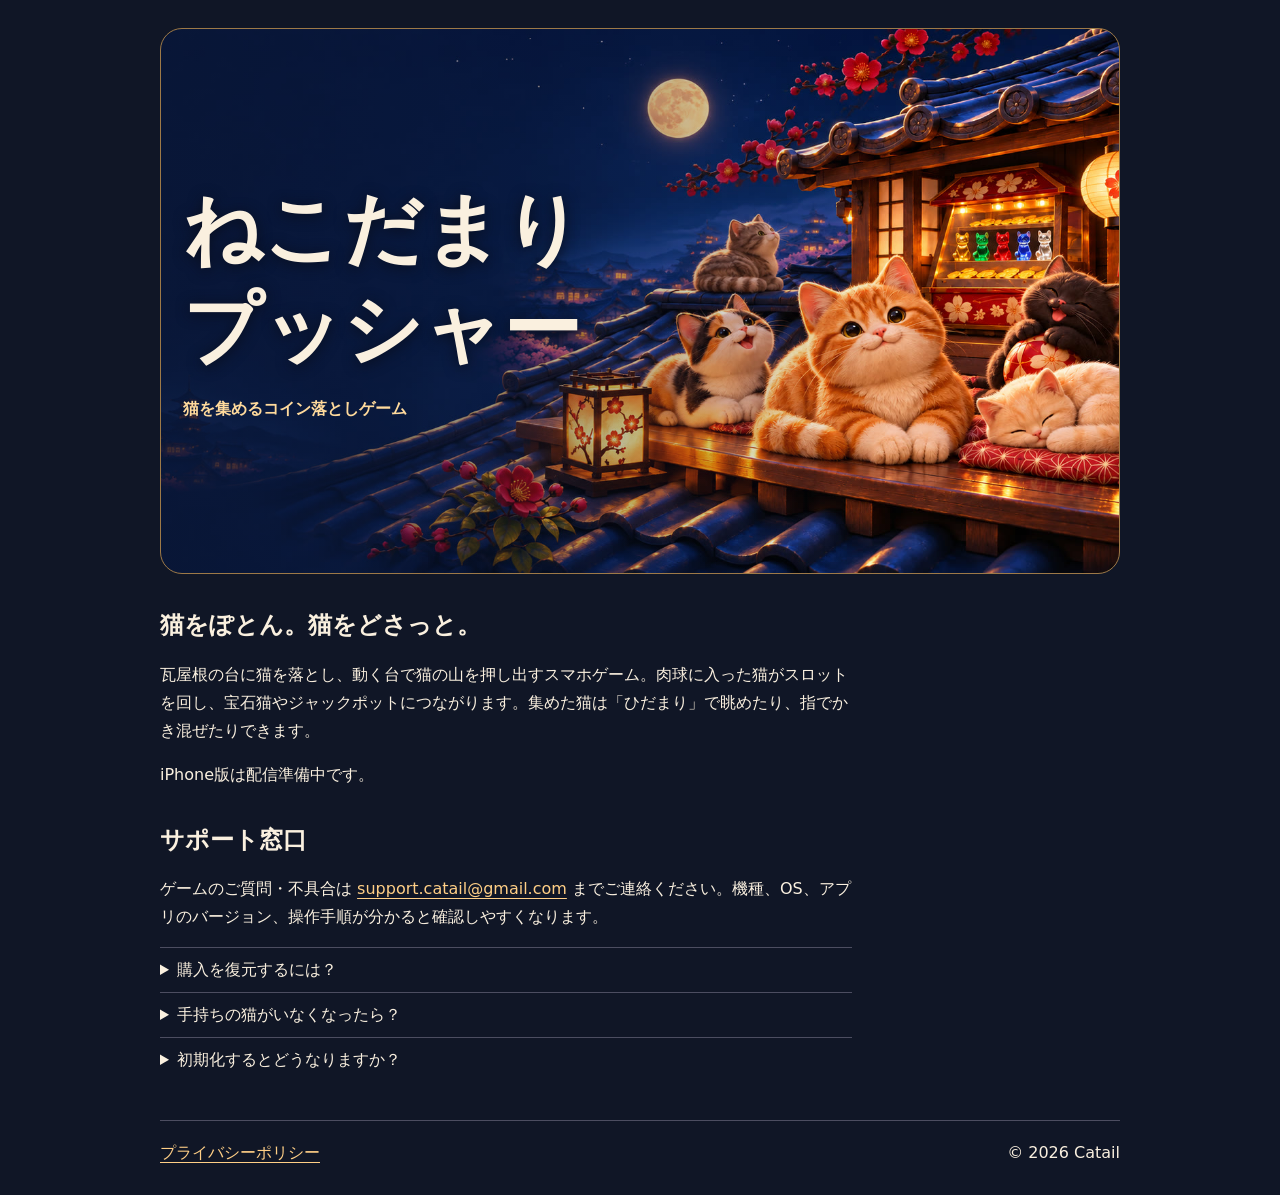
==== nekodamari-pusher/index.html @ a91c3e22 "Prepare Nekodamari Pusher support and privacy pages" ====
<!doctype html>
<html lang="ja">
<head>
<meta charset="utf-8"><meta name="viewport" content="width=device-width, initial-scale=1">
<title>ねこだまりプッシャー｜猫を集めるコイン落としゲーム</title>
<meta name="description" content="月明かりの瓦屋根で、猫をぽとん。コインの代わりに猫を落とし、スロットを回して、猫や宝石猫を集めるスマホゲーム。Catail公式・サポート。">
<link rel="canonical" href="https://c7-cattail.github.io/nekodamari-pusher/">
<meta property="og:title" content="ねこだまりプッシャー">
<meta property="og:description" content="猫をぽとん。猫をどさっと。月明かりの屋根で、猫を集めるコイン落とし。">
<meta property="og:type" content="website">
<meta property="og:locale" content="ja_JP">
<meta property="og:url" content="https://c7-cattail.github.io/nekodamari-pusher/">
<meta property="og:image" content="https://c7-cattail.github.io/nekodamari-pusher/social-1200x630.jpg">
<meta property="og:image:width" content="1200"><meta property="og:image:height" content="630">
<meta property="og:image:alt" content="月と提灯に照らされた瓦屋根に猫が集まっている">
<meta name="twitter:card" content="summary_large_image">
<link rel="stylesheet" href="site.css">
</head>
<body>
<main>
  <header class="hero">
    <div><h1>ねこだまり<br>プッシャー</h1><p>猫を集めるコイン落としゲーム</p></div>
  </header>
  <section aria-labelledby="game"><h2 id="game">猫をぽとん。猫をどさっと。</h2>
    <p>瓦屋根の台に猫を落とし、動く台で猫の山を押し出すスマホゲーム。肉球に入った猫がスロットを回し、宝石猫やジャックポットにつながります。集めた猫は「ひだまり」で眺めたり、指でかき混ぜたりできます。</p>
    <p>iPhone版は配信準備中です。</p>
  </section>
  <section aria-labelledby="support"><h2 id="support">サポート窓口</h2>
    <p>ゲームのご質問・不具合は <a href="mailto:support.catail@gmail.com?subject=%E3%81%AD%E3%81%93%E3%81%A0%E3%81%BE%E3%82%8A%E3%83%97%E3%83%83%E3%82%B7%E3%83%A3%E3%83%BC">support.catail@gmail.com</a> までご連絡ください。機種、OS、アプリのバージョン、操作手順が分かると確認しやすくなります。</p>
    <details><summary>購入を復元するには？</summary><p>購入時と同じストアアカウントで、ゲームの「ショップ」から「購入を復元」を選んでください。</p></details>
    <details><summary>手持ちの猫がいなくなったら？</summary><p>台にある猫の回収を待つか、毎日の贈り物や達成済みミッションをご確認ください。手持ちが0匹のときは広告視聴で1,000匹補充できます。広告非表示を購入済みの場合は広告を見ずに補充できます。</p></details>
    <details><summary>初期化するとどうなりますか？</summary><p>設定から、手持ち・盤面・アルバムなどのプレイ記録を初期化できます。ストアで購入した権利は初期化後も使えます。</p></details>
  </section>
  <footer><a href="privacy.html">プライバシーポリシー</a><span>© 2026 Catail</span></footer>
</main>
</body></html>
---- nekodamari-pusher/site.css ----
:root { color-scheme: dark; background: #101626; color: #faf0df; font: 16px/1.75 system-ui, sans-serif; }
body { margin: 0; }
main { max-width: 960px; padding: 28px 20px; margin: auto; }
.hero { display: grid; align-items: center; min-height: clamp(315px, 48vw, 500px); padding: 22px; border: 1px solid #9d7947; border-radius: 22px; background: linear-gradient(90deg,#0a1634b8,transparent 77%),url(hero.jpg) center/cover; }
h1, h2 { line-height: 1.28; }
.hero h1 { font-size: clamp(2.2rem, 7vw, 4.9rem); margin: 0; text-shadow: 0 2px 14px #090e1d; }
.hero p { color: #ffda9c; font-weight: 700; margin-bottom: 0; }
section { margin-top: 36px; max-width: 68ch; }
details { padding: 8px 0; border-top: 1px solid #4c4d60; } summary { cursor: pointer; }
a { color: #ffcf86; text-underline-offset: 4px; }
footer { display: flex; flex-wrap: wrap; justify-content: space-between; gap: 12px; border-top: 1px solid #4c4d60; padding-top: 18px; margin-top: 38px; }
.policy { max-width: 70ch; }
@media(max-width: 520px) { .hero { align-items: start; background-position: 68% center; } }
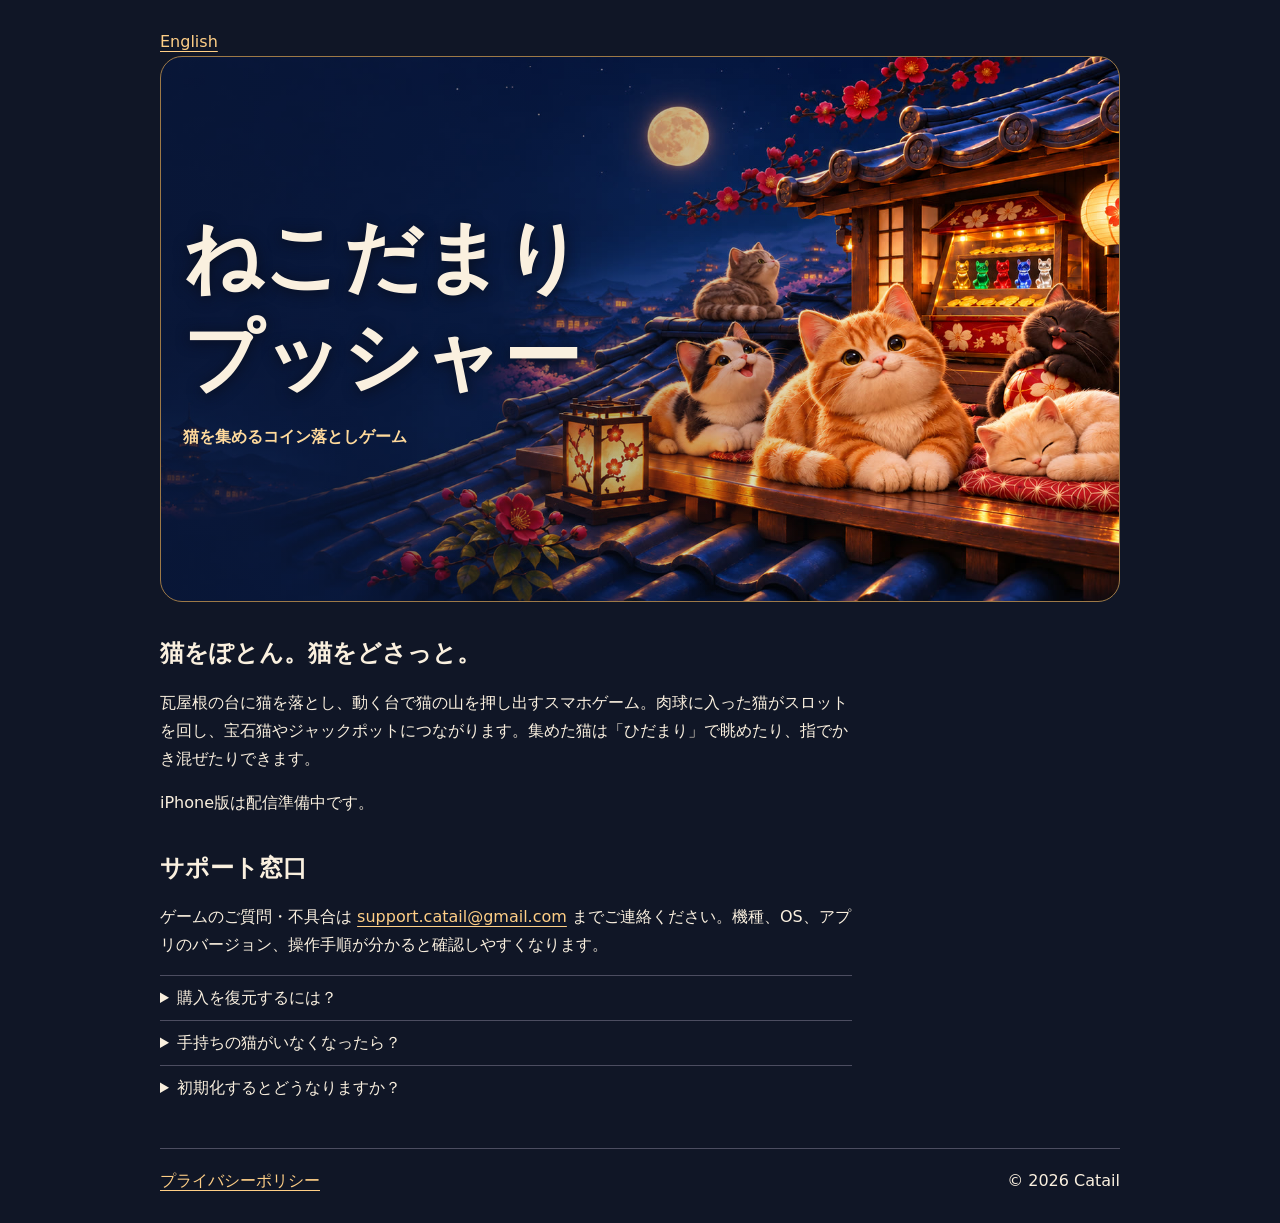
==== commit de69b27d: "Prepare English support and privacy pages for Nekodamari Pusher" ====
--- a/nekodamari-pusher/index.html
+++ b/nekodamari-pusher/index.html
@@ -14,10 +14,12 @@
 <meta property="og:image:width" content="1200"><meta property="og:image:height" content="630">
 <meta property="og:image:alt" content="月と提灯に照らされた瓦屋根に猫が集まっている">
 <meta name="twitter:card" content="summary_large_image">
+<link rel="alternate" hreflang="en" href="https://c7-cattail.github.io/nekodamari-pusher/en/">
 <link rel="stylesheet" href="site.css">
 </head>
 <body>
 <main>
+  <nav aria-label="言語"><a lang="en" href="en/">English</a></nav>
   <header class="hero">
     <div><h1>ねこだまり<br>プッシャー</h1><p>猫を集めるコイン落としゲーム</p></div>
   </header>
